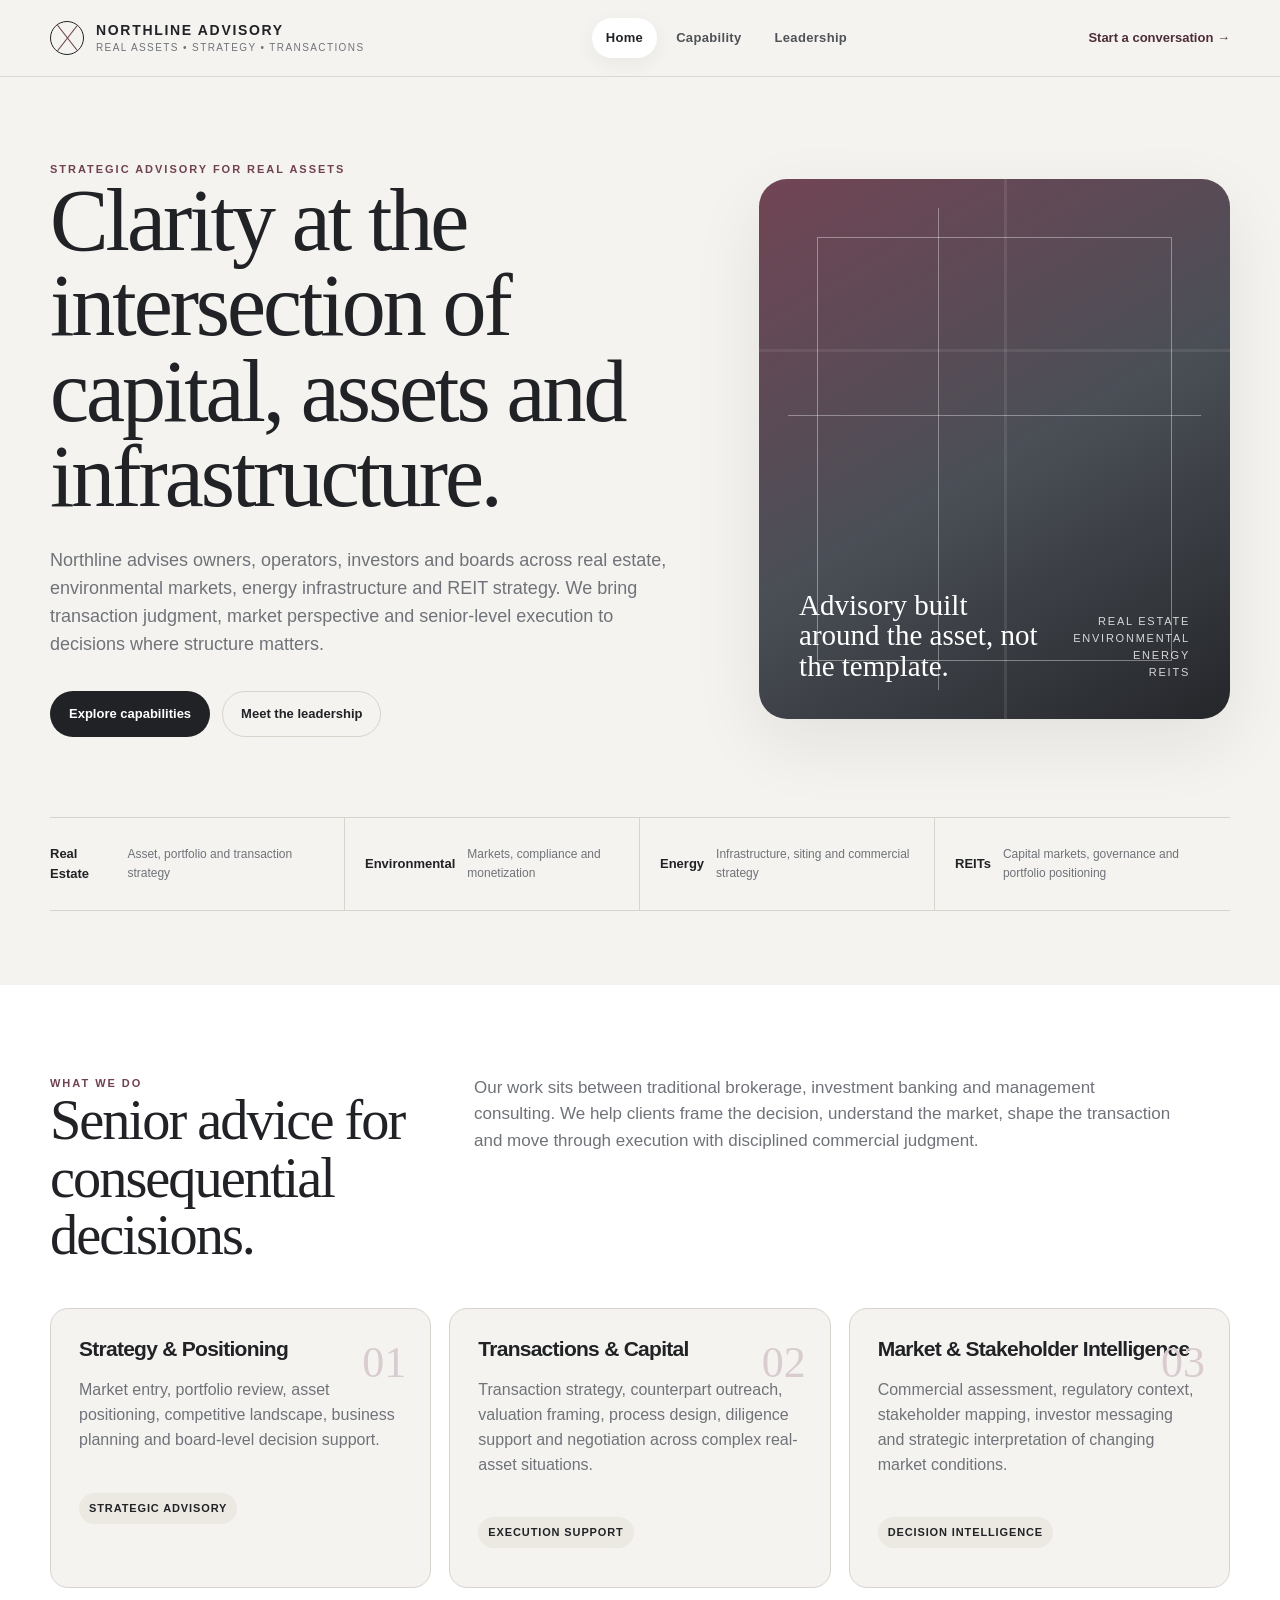
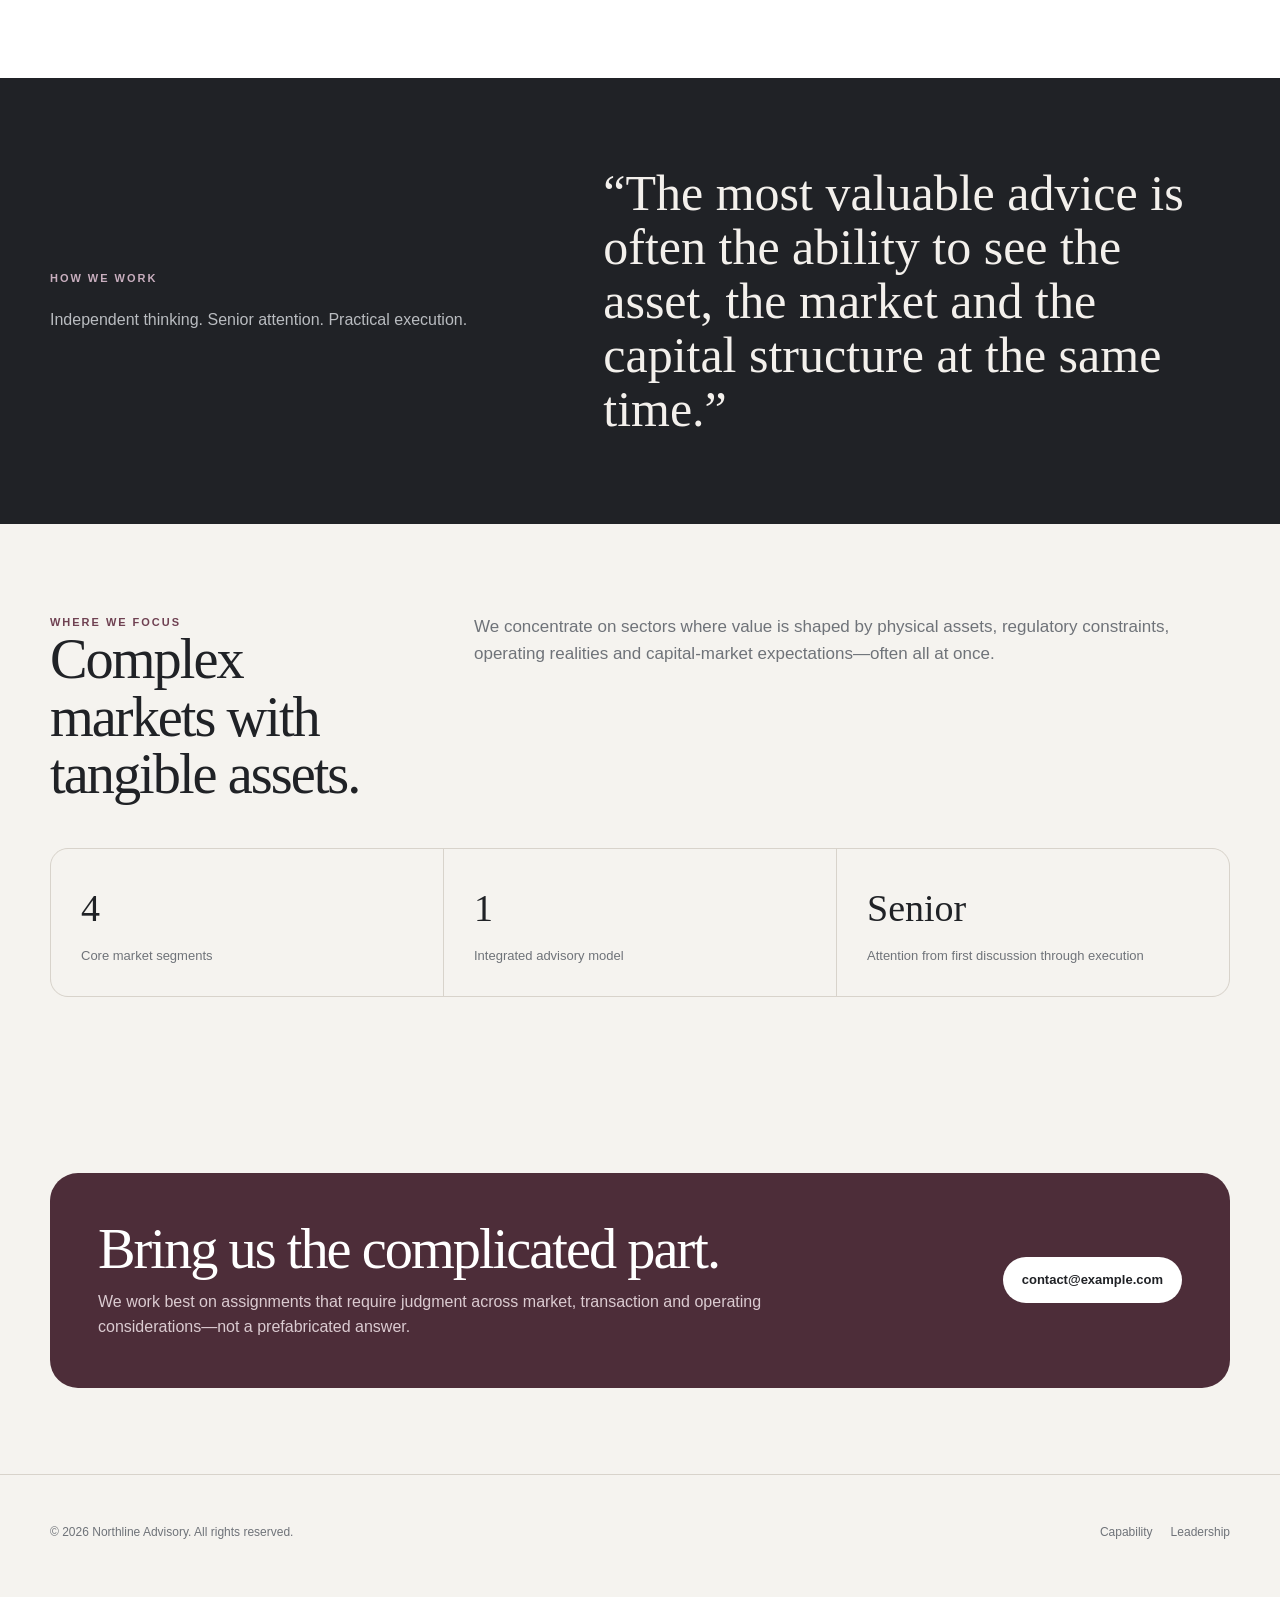
==== index.html @ dc425921 "Add files via upload" ====
<!doctype html>
<html lang="en">
<head>
  <meta charset="utf-8" />
  <meta name="viewport" content="width=device-width, initial-scale=1" />
  <meta name="description" content="Northline Advisory is a strategic advisory firm focused on real assets, environmental markets, energy infrastructure and REIT strategy." />
  <title>Northline Advisory | Real Assets & Infrastructure Strategy</title>
  <link rel="stylesheet" href="styles.css" />
</head>
<body>
  <header class="site-header">
    <div class="shell nav">
      <a class="brand" href="index.html" aria-label="Northline Advisory home">
        <span class="brand-mark" aria-hidden="true"></span>
        <span class="brand-text"><strong>Northline Advisory</strong><span>Real Assets • Strategy • Transactions</span></span>
      </a>
      <nav class="nav-links" aria-label="Primary navigation">
        <a href="index.html">Home</a>
        <a href="capability.html">Capability</a>
        <a href="leadership.html">Leadership</a>
      </nav>
      <a class="contact-link" href="mailto:contact@example.com">Start a conversation →</a>
      <button class="mobile-toggle" aria-label="Toggle menu">☰</button>
    </div>
  </header>

  <main>
    <section class="hero">
      <div class="shell hero-grid">
        <div class="hero-copy reveal">
          <div class="eyebrow">Strategic advisory for real assets</div>
          <h1>Clarity at the intersection of capital, assets and infrastructure.</h1>
          <p>Northline advises owners, operators, investors and boards across real estate, environmental markets, energy infrastructure and REIT strategy. We bring transaction judgment, market perspective and senior-level execution to decisions where structure matters.</p>
          <div class="hero-actions">
            <a class="btn primary" href="capability.html">Explore capabilities</a>
            <a class="btn secondary" href="leadership.html">Meet the leadership</a>
          </div>
        </div>
        <div class="hero-visual reveal" aria-label="Abstract architectural composition">
          <div class="structure"></div>
          <div class="caption"><strong>Advisory built around the asset, not the template.</strong><span>Real Estate<br>Environmental<br>Energy<br>REITs</span></div>
        </div>
      </div>
    </section>

    <section class="segment-strip">
      <div class="shell segment-row reveal">
        <div class="segment"><b>Real Estate</b><span>Asset, portfolio and transaction strategy</span></div>
        <div class="segment"><b>Environmental</b><span>Markets, compliance and monetization</span></div>
        <div class="segment"><b>Energy</b><span>Infrastructure, siting and commercial strategy</span></div>
        <div class="segment"><b>REITs</b><span>Capital markets, governance and portfolio positioning</span></div>
      </div>
    </section>

    <section class="section alt">
      <div class="shell">
        <div class="section-head reveal">
          <div><div class="eyebrow">What we do</div><h2>Senior advice for consequential decisions.</h2></div>
          <p>Our work sits between traditional brokerage, investment banking and management consulting. We help clients frame the decision, understand the market, shape the transaction and move through execution with disciplined commercial judgment.</p>
        </div>
        <div class="cards-3">
          <article class="card reveal"><span class="num">01</span><h3>Strategy & Positioning</h3><p>Market entry, portfolio review, asset positioning, competitive landscape, business planning and board-level decision support.</p><span class="tag">Strategic advisory</span></article>
          <article class="card reveal"><span class="num">02</span><h3>Transactions & Capital</h3><p>Transaction strategy, counterpart outreach, valuation framing, process design, diligence support and negotiation across complex real-asset situations.</p><span class="tag">Execution support</span></article>
          <article class="card reveal"><span class="num">03</span><h3>Market & Stakeholder Intelligence</h3><p>Commercial assessment, regulatory context, stakeholder mapping, investor messaging and strategic interpretation of changing market conditions.</p><span class="tag">Decision intelligence</span></article>
        </div>
      </div>
    </section>

    <section class="statement">
      <div class="shell statement-grid reveal">
        <div><div class="eyebrow">How we work</div><p>Independent thinking. Senior attention. Practical execution.</p></div>
        <blockquote>“The most valuable advice is often the ability to see the asset, the market and the capital structure at the same time.”</blockquote>
      </div>
    </section>

    <section class="section">
      <div class="shell">
        <div class="section-head reveal">
          <div><div class="eyebrow">Where we focus</div><h2>Complex markets with tangible assets.</h2></div>
          <p>We concentrate on sectors where value is shaped by physical assets, regulatory constraints, operating realities and capital-market expectations—often all at once.</p>
        </div>
        <div class="metrics reveal">
          <div class="metric"><strong>4</strong><span>Core market segments</span></div>
          <div class="metric"><strong>1</strong><span>Integrated advisory model</span></div>
          <div class="metric"><strong>Senior</strong><span>Attention from first discussion through execution</span></div>
        </div>
      </div>
    </section>

    <section class="cta">
      <div class="shell cta-box reveal">
        <div><h2>Bring us the complicated part.</h2><p>We work best on assignments that require judgment across market, transaction and operating considerations—not a prefabricated answer.</p></div>
        <a class="btn" href="mailto:contact@example.com">contact@example.com</a>
      </div>
    </section>
  </main>

  <footer><div class="shell footer-grid"><p>© <span id="year"></span> Northline Advisory. All rights reserved.</p><div class="footer-links"><a href="capability.html">Capability</a><a href="leadership.html">Leadership</a></div></div></footer>
  <script src="script.js"></script><script>document.getElementById('year').textContent=new Date().getFullYear();</script>
</body>
</html>
---- styles.css ----
:root {
  --ink: #202226;
  --muted: #6f7379;
  --paper: #f5f3ef;
  --paper-2: #ece9e3;
  --white: #ffffff;
  --line: #d8d3cb;
  --accent: #6f4152;
  --accent-dark: #4d2d39;
  --accent-soft: #d9ccd1;
  --slate: #58636e;
  --slate-soft: #dfe4e8;
  --shadow: 0 24px 70px rgba(25, 27, 30, 0.08);
  --radius: 18px;
  --max: 1180px;
}

* { box-sizing: border-box; }
html { scroll-behavior: smooth; }
body {
  margin: 0;
  font-family: Inter, ui-sans-serif, -apple-system, BlinkMacSystemFont, "Segoe UI", sans-serif;
  color: var(--ink);
  background: var(--paper);
  line-height: 1.55;
  -webkit-font-smoothing: antialiased;
}

a { color: inherit; text-decoration: none; }
img { max-width: 100%; display: block; }
button, input, textarea { font: inherit; }

.shell { width: min(calc(100% - 40px), var(--max)); margin: 0 auto; }

.site-header {
  position: sticky;
  top: 0;
  z-index: 50;
  backdrop-filter: blur(16px);
  background: color-mix(in srgb, var(--paper) 88%, transparent);
  border-bottom: 1px solid color-mix(in srgb, var(--line) 80%, transparent);
}

.nav {
  min-height: 76px;
  display: flex;
  align-items: center;
  justify-content: space-between;
  gap: 28px;
}

.brand {
  display: inline-flex;
  align-items: center;
  gap: 12px;
  min-width: 220px;
}

.brand-mark {
  width: 34px;
  height: 34px;
  border: 1px solid var(--ink);
  border-radius: 50%;
  display: grid;
  place-items: center;
  position: relative;
  overflow: hidden;
}
.brand-mark::before,
.brand-mark::after {
  content: "";
  position: absolute;
  width: 1px;
  height: 48px;
  background: var(--accent);
  transform: rotate(38deg);
}
.brand-mark::after { transform: rotate(-38deg); }
.brand-text { display: flex; flex-direction: column; line-height: 1.05; }
.brand-text strong { font-size: 14px; letter-spacing: .12em; text-transform: uppercase; }
.brand-text span { margin-top: 5px; font-size: 10px; letter-spacing: .14em; color: var(--muted); text-transform: uppercase; }

.nav-links { display: flex; align-items: center; gap: 5px; }
.nav-links a {
  padding: 10px 14px;
  border-radius: 999px;
  font-size: 13px;
  font-weight: 650;
  letter-spacing: .025em;
  color: #4f5358;
}
.nav-links a:hover, .nav-links a.active { background: var(--white); color: var(--ink); box-shadow: 0 5px 20px rgba(0,0,0,.055); }

.contact-link { font-size: 13px; font-weight: 700; color: var(--accent-dark); }
.mobile-toggle { display: none; border: 0; background: transparent; padding: 8px; cursor: pointer; }

.hero { padding: 84px 0 56px; }
.hero-grid { display: grid; grid-template-columns: 1.15fr .85fr; gap: 72px; align-items: center; }
.eyebrow { color: var(--accent); text-transform: uppercase; letter-spacing: .18em; font-weight: 800; font-size: 11px; }
h1, h2, h3 { margin: 0; letter-spacing: -.035em; }
h1 { font-family: Georgia, "Times New Roman", serif; font-size: clamp(48px, 7vw, 88px); line-height: .97; font-weight: 500; }
h2 { font-family: Georgia, "Times New Roman", serif; font-size: clamp(36px, 4.4vw, 58px); line-height: 1.02; font-weight: 500; }
h3 { font-size: 21px; line-height: 1.18; }
.hero-copy p { max-width: 680px; margin: 28px 0 0; color: var(--muted); font-size: 18px; }
.hero-actions { margin-top: 32px; display: flex; gap: 12px; flex-wrap: wrap; }
.btn { display: inline-flex; align-items: center; justify-content: center; min-height: 46px; padding: 0 18px; border-radius: 999px; font-size: 13px; font-weight: 750; border: 1px solid transparent; transition: .2s ease; }
.btn.primary { color: white; background: var(--ink); }
.btn.primary:hover { background: var(--accent-dark); transform: translateY(-1px); }
.btn.secondary { border-color: var(--line); background: transparent; }
.btn.secondary:hover { background: var(--white); }

.hero-visual {
  min-height: 540px;
  border-radius: 28px;
  position: relative;
  overflow: hidden;
  background:
    linear-gradient(150deg, rgba(111,65,82,.98) 0%, rgba(65,70,78,.95) 52%, rgba(32,34,38,.98) 100%);
  box-shadow: var(--shadow);
}
.hero-visual::before {
  content: "";
  position: absolute;
  inset: 0;
  background:
    linear-gradient(90deg, transparent 0 52%, rgba(255,255,255,.09) 52% 52.6%, transparent 52.6% 100%),
    linear-gradient(0deg, transparent 0 68%, rgba(255,255,255,.08) 68% 68.6%, transparent 68.6% 100%);
}
.hero-visual .structure { position: absolute; inset: 58px; border: 1px solid rgba(255,255,255,.38); }
.hero-visual .structure::before, .hero-visual .structure::after { content: ""; position: absolute; background: rgba(255,255,255,.36); }
.hero-visual .structure::before { width: 1px; top: -30px; bottom: -30px; left: 34%; }
.hero-visual .structure::after { height: 1px; left: -30px; right: -30px; top: 42%; }
.hero-visual .caption { position: absolute; left: 40px; right: 40px; bottom: 38px; display: flex; justify-content: space-between; gap: 20px; align-items: end; color: white; }
.hero-visual .caption strong { font-family: Georgia, serif; font-weight: 500; font-size: 29px; line-height: 1.05; max-width: 260px; }
.hero-visual .caption span { font-size: 11px; text-transform: uppercase; letter-spacing: .16em; opacity: .8; text-align: right; }

.segment-strip { padding: 24px 0 74px; }
.segment-row { display: grid; grid-template-columns: repeat(4, 1fr); border-top: 1px solid var(--line); border-bottom: 1px solid var(--line); }
.segment { min-height: 92px; display: flex; align-items: center; gap: 12px; padding: 0 20px; border-right: 1px solid var(--line); }
.segment:first-child { padding-left: 0; }
.segment:last-child { border-right: 0; }
.segment b { font-size: 13px; }
.segment span { color: var(--muted); font-size: 12px; }

.section { padding: 90px 0; }
.section.alt { background: var(--white); }
.section-head { display: grid; grid-template-columns: .65fr 1.35fr; gap: 60px; align-items: start; margin-bottom: 44px; }
.section-head p { margin: 0; color: var(--muted); font-size: 17px; max-width: 700px; }

.cards-3 { display: grid; grid-template-columns: repeat(3, 1fr); gap: 18px; }
.card { background: var(--paper); border: 1px solid var(--line); border-radius: var(--radius); padding: 28px; min-height: 280px; position: relative; overflow: hidden; }
.card.white { background: var(--white); }
.card .num { font-family: Georgia, serif; font-size: 44px; color: var(--accent-soft); position: absolute; top: 20px; right: 24px; }
.card p { color: var(--muted); margin: 16px 0 0; }
.card .tag { margin-top: 40px; display: inline-flex; padding: 7px 10px; border-radius: 999px; background: var(--paper-2); font-size: 11px; font-weight: 750; text-transform: uppercase; letter-spacing: .08em; }

.statement { padding: 88px 0; background: var(--ink); color: white; }
.statement-grid { display: grid; grid-template-columns: .85fr 1.15fr; gap: 90px; align-items: center; }
.statement .eyebrow { color: #c8aebe; }
.statement blockquote { margin: 0; font-family: Georgia, serif; font-size: clamp(30px, 4vw, 50px); line-height: 1.08; color: #f3f0ec; }
.statement p { color: #b9bcc0; margin: 20px 0 0; }

.metrics { display: grid; grid-template-columns: repeat(3, 1fr); gap: 1px; background: var(--line); border: 1px solid var(--line); border-radius: var(--radius); overflow: hidden; }
.metric { background: var(--paper); padding: 30px; }
.metric strong { display: block; font-family: Georgia, serif; font-weight: 500; font-size: 38px; }
.metric span { display: block; margin-top: 8px; color: var(--muted); font-size: 13px; }

.page-hero { padding: 78px 0 50px; }
.page-hero .lede { max-width: 780px; color: var(--muted); font-size: 19px; margin: 28px 0 0; }

.cap-list { border-top: 1px solid var(--line); }
.cap-item { display: grid; grid-template-columns: 110px .8fr 1.2fr; gap: 32px; padding: 34px 0; border-bottom: 1px solid var(--line); align-items: start; }
.cap-item .cap-num { font-family: Georgia, serif; font-size: 28px; color: var(--accent); }
.cap-item h3 { font-size: 24px; }
.cap-item p { margin: 0; color: var(--muted); }
.cap-item ul { margin: 18px 0 0; padding-left: 18px; color: var(--muted); }
.cap-item li { margin: 6px 0; }

.focus-grid { display: grid; grid-template-columns: repeat(2, 1fr); gap: 18px; }
.focus { min-height: 280px; padding: 34px; border-radius: var(--radius); background: var(--slate-soft); position: relative; overflow: hidden; }
.focus:nth-child(2) { background: var(--accent-soft); }
.focus:nth-child(3) { background: #e9e6e0; }
.focus:nth-child(4) { background: #d9dde1; }
.focus h3 { font-family: Georgia, serif; font-weight: 500; font-size: 30px; max-width: 300px; }
.focus p { max-width: 480px; color: #565b60; }
.focus .line { position: absolute; left: 34px; right: 34px; bottom: 30px; height: 1px; background: rgba(32,34,38,.18); }

.team-grid { display: grid; grid-template-columns: repeat(3, 1fr); gap: 18px; }
.person { border: 1px solid var(--line); border-radius: var(--radius); background: var(--white); overflow: hidden; }
.person-visual { aspect-ratio: 4/3; position: relative; background: linear-gradient(135deg, #dfd9d2, #b8bec4); }
.person-visual::before { content: ""; position: absolute; width: 44%; aspect-ratio: 1; border-radius: 50%; background: rgba(255,255,255,.55); left: 28%; top: 16%; }
.person-visual::after { content: ""; position: absolute; width: 64%; height: 42%; border-radius: 50% 50% 12% 12%; background: rgba(111,65,82,.45); left: 18%; bottom: 0; }
.person-info { padding: 24px; }
.person-info .role { font-size: 11px; letter-spacing: .12em; color: var(--accent); font-weight: 800; text-transform: uppercase; }
.person-info h3 { margin-top: 8px; font-size: 24px; }
.person-info p { color: var(--muted); font-size: 14px; }

.principles { display: grid; grid-template-columns: repeat(2, 1fr); gap: 18px; }
.principle { padding: 26px 0; border-top: 1px solid var(--line); }
.principle strong { display: block; font-size: 16px; }
.principle p { margin: 9px 0 0; color: var(--muted); }

.cta { padding: 86px 0; }
.cta-box { border-radius: 28px; background: var(--accent-dark); color: white; padding: 48px; display: grid; grid-template-columns: 1fr auto; gap: 30px; align-items: center; }
.cta-box p { color: #dbcbd1; margin: 12px 0 0; max-width: 700px; }
.cta-box .btn { background: white; color: var(--ink); }

footer { padding: 36px 0 44px; border-top: 1px solid var(--line); }
.footer-grid { display: flex; justify-content: space-between; gap: 20px; align-items: center; }
footer p, footer a { color: var(--muted); font-size: 12px; }
.footer-links { display: flex; gap: 18px; }

.reveal { opacity: 0; transform: translateY(14px); transition: opacity .6s ease, transform .6s ease; }
.reveal.visible { opacity: 1; transform: translateY(0); }

@media (max-width: 900px) {
  .contact-link { display: none; }
  .mobile-toggle { display: inline-flex; }
  .nav-links { position: absolute; top: 76px; left: 20px; right: 20px; display: none; flex-direction: column; align-items: stretch; padding: 12px; border-radius: 16px; background: var(--white); box-shadow: var(--shadow); }
  .nav-links.open { display: flex; }
  .hero { padding-top: 54px; }
  .hero-grid, .section-head, .statement-grid { grid-template-columns: 1fr; gap: 34px; }
  .hero-visual { min-height: 420px; }
  .segment-row { grid-template-columns: repeat(2, 1fr); }
  .segment:nth-child(2) { border-right: 0; }
  .segment:nth-child(-n+2) { border-bottom: 1px solid var(--line); }
  .cards-3, .team-grid { grid-template-columns: 1fr; }
  .cap-item { grid-template-columns: 70px 1fr; }
  .cap-item > div:last-child { grid-column: 2; }
  .focus-grid, .metrics { grid-template-columns: 1fr; }
  .cta-box { grid-template-columns: 1fr; }
}

@media (max-width: 560px) {
  .shell { width: min(calc(100% - 28px), var(--max)); }
  .brand-text span { display: none; }
  h1 { font-size: 50px; }
  .hero-visual { min-height: 360px; }
  .hero-visual .structure { inset: 38px; }
  .hero-visual .caption { left: 26px; right: 26px; bottom: 24px; }
  .segment-row { grid-template-columns: 1fr; }
  .segment { border-right: 0; border-bottom: 1px solid var(--line); padding-left: 0; }
  .segment:last-child { border-bottom: 0; }
  .cap-item { grid-template-columns: 1fr; gap: 10px; }
  .cap-item > div:last-child { grid-column: 1; }
  .cta-box { padding: 34px 26px; }
  .footer-grid { align-items: flex-start; flex-direction: column; }
}
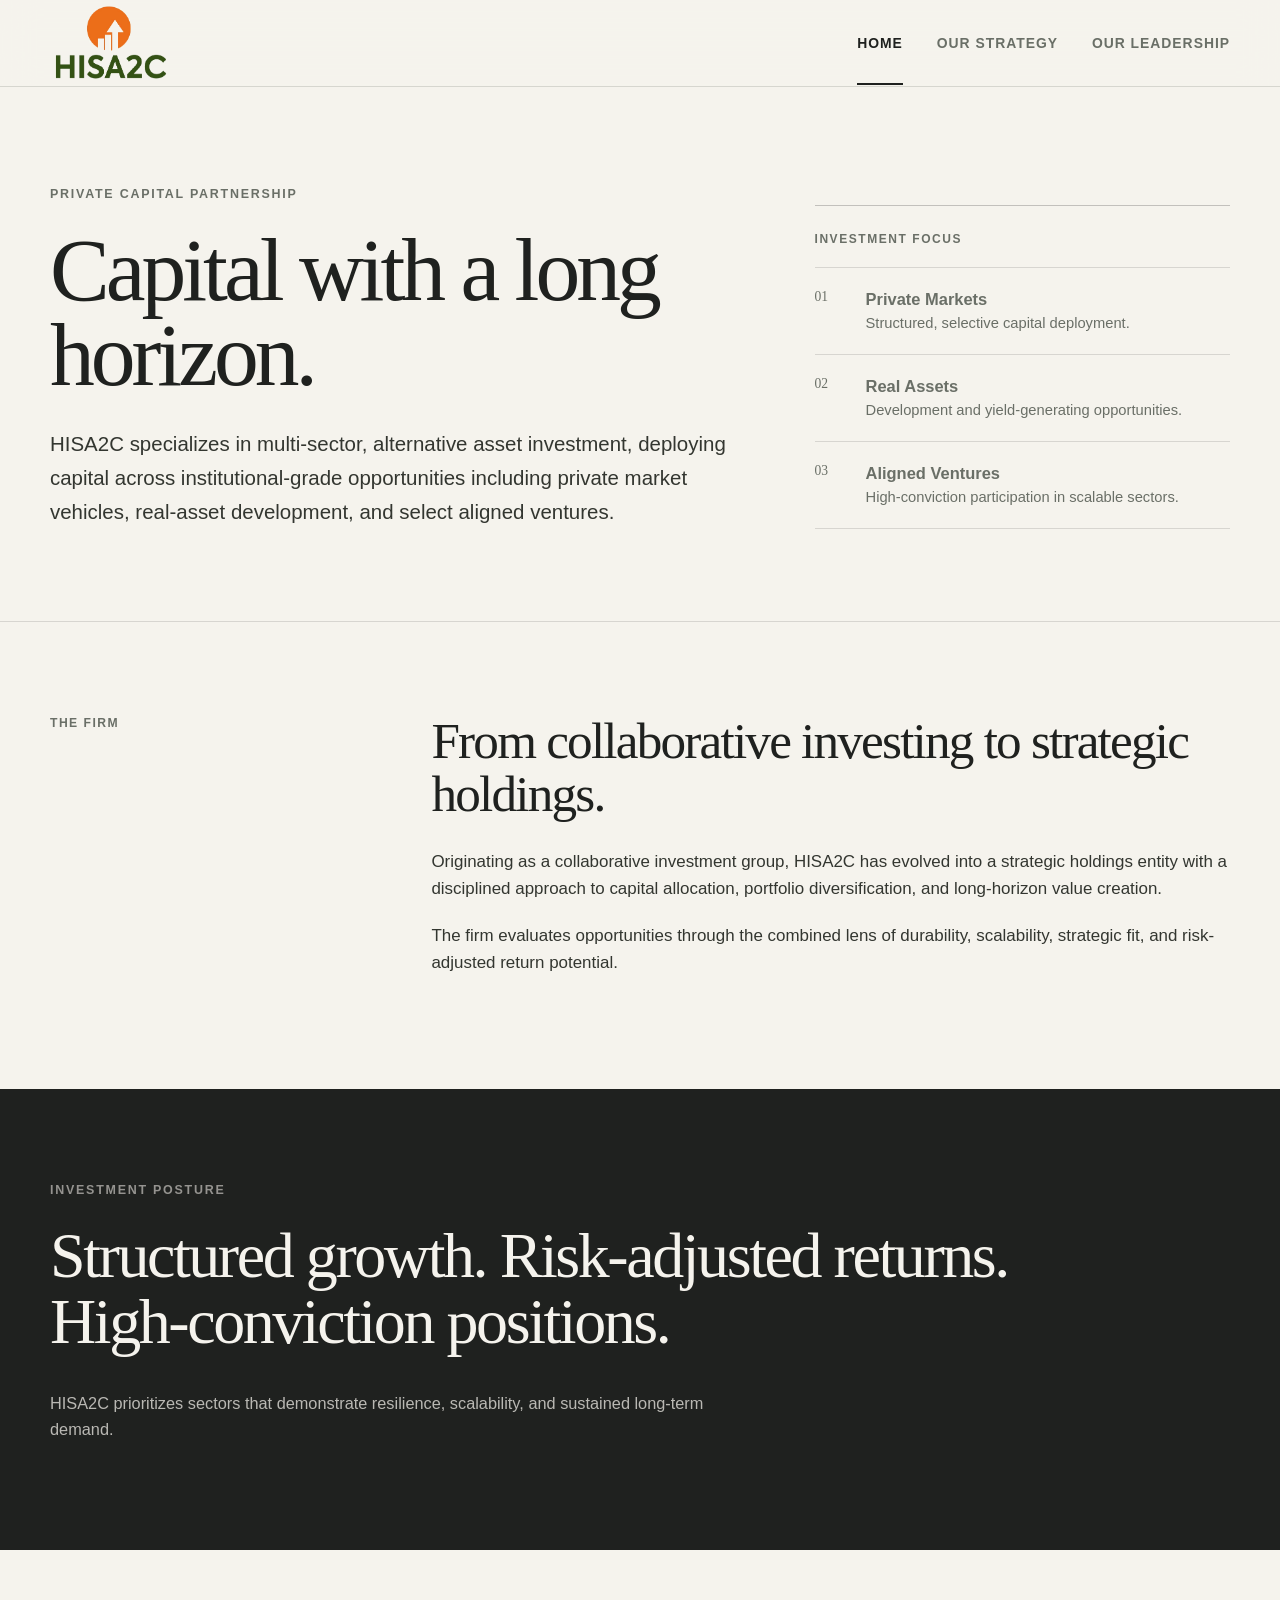
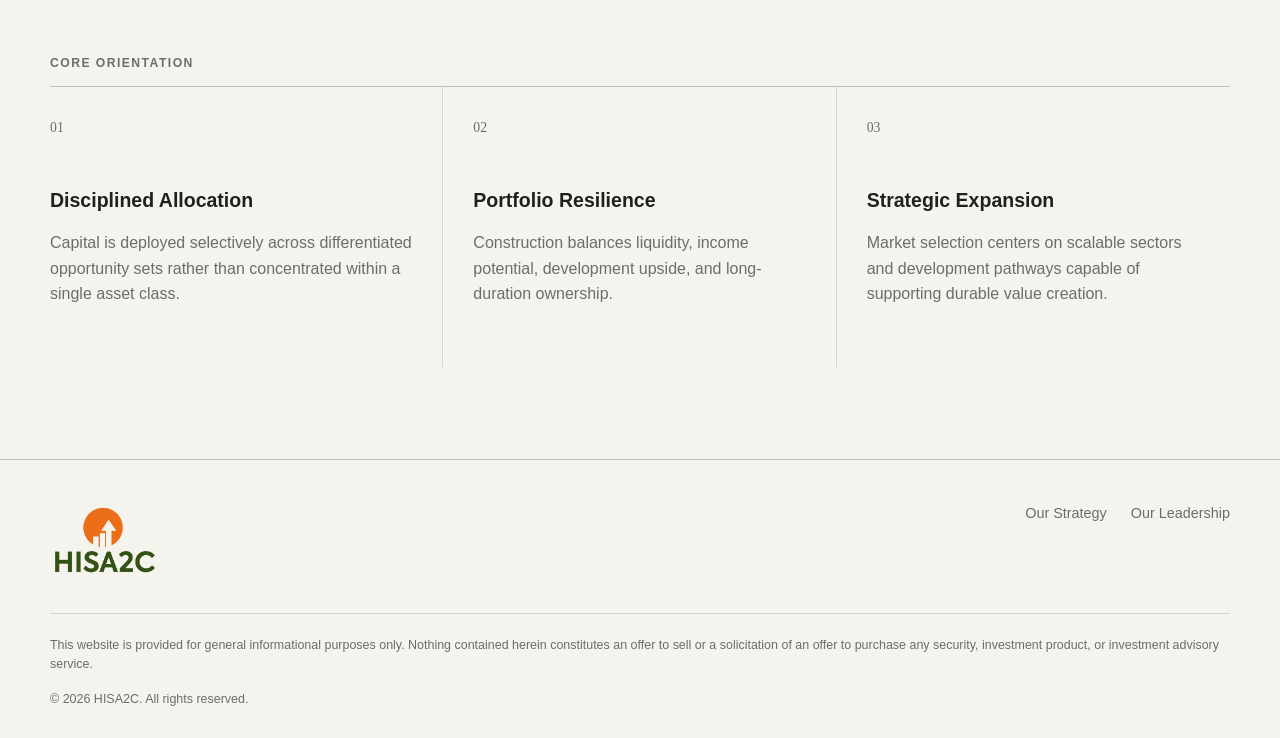
==== commit 837a872a: "Add files via upload" ====
--- a/index.html
+++ b/index.html
@@ -1,101 +1,89 @@
 <!doctype html>
 <html lang="en">
 <head>
-  <meta charset="utf-8" />
-  <meta name="viewport" content="width=device-width, initial-scale=1" />
-  <meta name="description" content="Northline Advisory is a strategic advisory firm focused on real assets, environmental markets, energy infrastructure and REIT strategy." />
-  <title>Northline Advisory | Real Assets & Infrastructure Strategy</title>
-  <link rel="stylesheet" href="styles.css" />
+  <meta charset="utf-8">
+  <meta name="viewport" content="width=device-width, initial-scale=1">
+  <title>HISA2C | Private Capital Partnership</title>
+  <meta name="description" content="HISA2C is a private capital partnership specializing in multi-sector, alternative asset investment across private markets, real assets, and aligned ventures.">
+  <meta name="theme-color" content="#f5f3ed">
+  <link rel="icon" href="assets/hisa2c-logo.png">
+  <link rel="stylesheet" href="assets/styles.css">
 </head>
 <body>
   <header class="site-header">
-    <div class="shell nav">
-      <a class="brand" href="index.html" aria-label="Northline Advisory home">
-        <span class="brand-mark" aria-hidden="true"></span>
-        <span class="brand-text"><strong>Northline Advisory</strong><span>Real Assets • Strategy • Transactions</span></span>
-      </a>
-      <nav class="nav-links" aria-label="Primary navigation">
-        <a href="index.html">Home</a>
-        <a href="capability.html">Capability</a>
-        <a href="leadership.html">Leadership</a>
+    <div class="shell header-inner">
+      <a class="brand" href="index.html" aria-label="HISA2C home"><img src="assets/hisa2c-logo.png" alt="HISA2C"></a>
+      <button class="menu-toggle" aria-label="Open navigation" aria-expanded="false"><span></span><span></span><span></span></button>
+      <nav class="nav" aria-label="Primary navigation">
+        <a class="active" href="index.html">Home</a>
+        <a href="strategy.html">Our Strategy</a>
+        <a href="leadership.html">Our Leadership</a>
       </nav>
-      <a class="contact-link" href="mailto:contact@example.com">Start a conversation →</a>
-      <button class="mobile-toggle" aria-label="Toggle menu">☰</button>
     </div>
   </header>
 
   <main>
     <section class="hero">
       <div class="shell hero-grid">
-        <div class="hero-copy reveal">
-          <div class="eyebrow">Strategic advisory for real assets</div>
-          <h1>Clarity at the intersection of capital, assets and infrastructure.</h1>
-          <p>Northline advises owners, operators, investors and boards across real estate, environmental markets, energy infrastructure and REIT strategy. We bring transaction judgment, market perspective and senior-level execution to decisions where structure matters.</p>
-          <div class="hero-actions">
-            <a class="btn primary" href="capability.html">Explore capabilities</a>
-            <a class="btn secondary" href="leadership.html">Meet the leadership</a>
+        <div class="reveal">
+          <p class="eyebrow">Private Capital Partnership</p>
+          <h1>Capital with a long horizon.</h1>
+          <p class="hero-copy">HISA2C specializes in multi-sector, alternative asset investment, deploying capital across institutional-grade opportunities including private market vehicles, real-asset development, and select aligned ventures.</p>
+        </div>
+        <aside class="hero-side reveal" aria-label="Investment focus">
+          <div class="hero-side-label">Investment Focus</div>
+          <div class="asset-list">
+            <div class="asset-row"><span class="asset-num">01</span><span><strong>Private Markets</strong><span>Structured, selective capital deployment.</span></span></div>
+            <div class="asset-row"><span class="asset-num">02</span><span><strong>Real Assets</strong><span>Development and yield-generating opportunities.</span></span></div>
+            <div class="asset-row"><span class="asset-num">03</span><span><strong>Aligned Ventures</strong><span>High-conviction participation in scalable sectors.</span></span></div>
           </div>
-        </div>
-        <div class="hero-visual reveal" aria-label="Abstract architectural composition">
-          <div class="structure"></div>
-          <div class="caption"><strong>Advisory built around the asset, not the template.</strong><span>Real Estate<br>Environmental<br>Energy<br>REITs</span></div>
-        </div>
+        </aside>
       </div>
     </section>
 
-    <section class="segment-strip">
-      <div class="shell segment-row reveal">
-        <div class="segment"><b>Real Estate</b><span>Asset, portfolio and transaction strategy</span></div>
-        <div class="segment"><b>Environmental</b><span>Markets, compliance and monetization</span></div>
-        <div class="segment"><b>Energy</b><span>Infrastructure, siting and commercial strategy</span></div>
-        <div class="segment"><b>REITs</b><span>Capital markets, governance and portfolio positioning</span></div>
-      </div>
-    </section>
-
-    <section class="section alt">
-      <div class="shell">
-        <div class="section-head reveal">
-          <div><div class="eyebrow">What we do</div><h2>Senior advice for consequential decisions.</h2></div>
-          <p>Our work sits between traditional brokerage, investment banking and management consulting. We help clients frame the decision, understand the market, shape the transaction and move through execution with disciplined commercial judgment.</p>
-        </div>
-        <div class="cards-3">
-          <article class="card reveal"><span class="num">01</span><h3>Strategy & Positioning</h3><p>Market entry, portfolio review, asset positioning, competitive landscape, business planning and board-level decision support.</p><span class="tag">Strategic advisory</span></article>
-          <article class="card reveal"><span class="num">02</span><h3>Transactions & Capital</h3><p>Transaction strategy, counterpart outreach, valuation framing, process design, diligence support and negotiation across complex real-asset situations.</p><span class="tag">Execution support</span></article>
-          <article class="card reveal"><span class="num">03</span><h3>Market & Stakeholder Intelligence</h3><p>Commercial assessment, regulatory context, stakeholder mapping, investor messaging and strategic interpretation of changing market conditions.</p><span class="tag">Decision intelligence</span></article>
+    <section class="section">
+      <div class="shell section-grid reveal">
+        <div class="section-kicker">The Firm</div>
+        <div>
+          <h2>From collaborative investing to strategic holdings.</h2>
+          <div class="section-copy">
+            <p>Originating as a collaborative investment group, HISA2C has evolved into a strategic holdings entity with a disciplined approach to capital allocation, portfolio diversification, and long-horizon value creation.</p>
+            <p>The firm evaluates opportunities through the combined lens of durability, scalability, strategic fit, and risk-adjusted return potential.</p>
+          </div>
         </div>
       </div>
     </section>
 
     <section class="statement">
-      <div class="shell statement-grid reveal">
-        <div><div class="eyebrow">How we work</div><p>Independent thinking. Senior attention. Practical execution.</p></div>
-        <blockquote>“The most valuable advice is often the ability to see the asset, the market and the capital structure at the same time.”</blockquote>
+      <div class="shell reveal">
+        <p class="eyebrow">Investment Posture</p>
+        <h2>Structured growth. Risk-adjusted returns. High-conviction positions.</h2>
+        <p class="statement-note">HISA2C prioritizes sectors that demonstrate resilience, scalability, and sustained long-term demand.</p>
       </div>
     </section>
 
     <section class="section">
       <div class="shell">
-        <div class="section-head reveal">
-          <div><div class="eyebrow">Where we focus</div><h2>Complex markets with tangible assets.</h2></div>
-          <p>We concentrate on sectors where value is shaped by physical assets, regulatory constraints, operating realities and capital-market expectations—often all at once.</p>
+        <p class="section-kicker reveal">Core Orientation</p>
+        <div class="focus-grid reveal">
+          <article class="focus-card"><div class="focus-index">01</div><h3>Disciplined Allocation</h3><p>Capital is deployed selectively across differentiated opportunity sets rather than concentrated within a single asset class.</p></article>
+          <article class="focus-card"><div class="focus-index">02</div><h3>Portfolio Resilience</h3><p>Construction balances liquidity, income potential, development upside, and long-duration ownership.</p></article>
+          <article class="focus-card"><div class="focus-index">03</div><h3>Strategic Expansion</h3><p>Market selection centers on scalable sectors and development pathways capable of supporting durable value creation.</p></article>
         </div>
-        <div class="metrics reveal">
-          <div class="metric"><strong>4</strong><span>Core market segments</span></div>
-          <div class="metric"><strong>1</strong><span>Integrated advisory model</span></div>
-          <div class="metric"><strong>Senior</strong><span>Attention from first discussion through execution</span></div>
-        </div>
-      </div>
-    </section>
-
-    <section class="cta">
-      <div class="shell cta-box reveal">
-        <div><h2>Bring us the complicated part.</h2><p>We work best on assignments that require judgment across market, transaction and operating considerations—not a prefabricated answer.</p></div>
-        <a class="btn" href="mailto:contact@example.com">contact@example.com</a>
       </div>
     </section>
   </main>
 
-  <footer><div class="shell footer-grid"><p>© <span id="year"></span> Northline Advisory. All rights reserved.</p><div class="footer-links"><a href="capability.html">Capability</a><a href="leadership.html">Leadership</a></div></div></footer>
-  <script src="script.js"></script><script>document.getElementById('year').textContent=new Date().getFullYear();</script>
+  <footer class="site-footer">
+    <div class="shell">
+      <div class="footer-top">
+        <a class="footer-brand" href="index.html"><img src="assets/hisa2c-logo.png" alt="HISA2C"></a>
+        <div class="footer-nav"><a href="strategy.html">Our Strategy</a><a href="leadership.html">Our Leadership</a></div>
+      </div>
+      <div class="disclaimer">This website is provided for general informational purposes only. Nothing contained herein constitutes an offer to sell or a solicitation of an offer to purchase any security, investment product, or investment advisory service.</div>
+      <div class="copyright">© <span data-year></span> HISA2C. All rights reserved.</div>
+    </div>
+  </footer>
+  <script src="assets/site.js"></script>
 </body>
 </html>
--- a/assets/styles.css
+++ b/assets/styles.css
@@ -0,0 +1,491 @@
+:root {
+  --ink: #1f211f;
+  --ink-2: #333630;
+  --muted: #6a6f67;
+  --paper: #f5f3ed;
+  --paper-2: #ebe8df;
+  --white: #ffffff;
+  --line: rgba(31, 33, 31, 0.14);
+  --line-strong: rgba(31, 33, 31, 0.24);
+  --brand-green: #345214;
+  --brand-orange: #ec6e19;
+  --max: 1180px;
+  --shadow: 0 24px 70px rgba(25, 27, 24, 0.08);
+}
+
+* { box-sizing: border-box; }
+html { scroll-behavior: smooth; }
+body {
+  margin: 0;
+  color: var(--ink);
+  background: var(--paper);
+  font-family: Inter, ui-sans-serif, -apple-system, BlinkMacSystemFont, "Segoe UI", Helvetica, Arial, sans-serif;
+  font-size: 16px;
+  line-height: 1.6;
+  -webkit-font-smoothing: antialiased;
+}
+img { max-width: 100%; display: block; }
+a { color: inherit; text-decoration: none; }
+button, input { font: inherit; }
+
+.shell {
+  width: min(calc(100% - 48px), var(--max));
+  margin: 0 auto;
+}
+
+.site-header {
+  position: sticky;
+  top: 0;
+  z-index: 50;
+  background: rgba(245, 243, 237, 0.92);
+  backdrop-filter: blur(18px);
+  border-bottom: 1px solid var(--line);
+}
+.header-inner {
+  min-height: 86px;
+  display: flex;
+  align-items: center;
+  justify-content: space-between;
+  gap: 28px;
+}
+.brand {
+  display: inline-flex;
+  align-items: center;
+  gap: 12px;
+  flex: 0 0 auto;
+}
+.brand img {
+  width: 122px;
+  height: auto;
+}
+.nav {
+  display: flex;
+  align-items: center;
+  gap: 34px;
+}
+.nav a {
+  position: relative;
+  color: var(--muted);
+  font-size: 0.87rem;
+  font-weight: 650;
+  letter-spacing: 0.07em;
+  text-transform: uppercase;
+  transition: color .2s ease;
+}
+.nav a:hover, .nav a.active { color: var(--ink); }
+.nav a.active::after {
+  content: "";
+  position: absolute;
+  left: 0;
+  right: 0;
+  bottom: -31px;
+  height: 2px;
+  background: var(--ink);
+}
+.menu-toggle {
+  display: none;
+  border: 0;
+  background: transparent;
+  width: 44px;
+  height: 44px;
+  padding: 9px;
+  cursor: pointer;
+}
+.menu-toggle span {
+  display: block;
+  height: 2px;
+  margin: 6px 0;
+  background: var(--ink);
+  transition: transform .2s ease, opacity .2s ease;
+}
+
+.hero {
+  padding: 98px 0 92px;
+  border-bottom: 1px solid var(--line);
+}
+.hero-grid {
+  display: grid;
+  grid-template-columns: minmax(0, 1.25fr) minmax(360px, .75fr);
+  gap: 72px;
+  align-items: end;
+}
+.eyebrow {
+  margin: 0 0 22px;
+  font-size: 0.78rem;
+  font-weight: 750;
+  letter-spacing: 0.14em;
+  text-transform: uppercase;
+  color: var(--muted);
+}
+.hero h1, .page-hero h1 {
+  margin: 0;
+  max-width: 900px;
+  font-family: Georgia, "Times New Roman", serif;
+  font-size: clamp(3.35rem, 7vw, 6.45rem);
+  line-height: 0.95;
+  letter-spacing: -0.045em;
+  font-weight: 500;
+}
+.hero-copy {
+  margin: 30px 0 0;
+  max-width: 760px;
+  color: var(--ink-2);
+  font-size: clamp(1.08rem, 1.6vw, 1.32rem);
+  line-height: 1.65;
+}
+.hero-side {
+  border-top: 1px solid var(--line-strong);
+  padding-top: 24px;
+}
+.hero-side-label {
+  font-size: .75rem;
+  font-weight: 750;
+  letter-spacing: .13em;
+  text-transform: uppercase;
+  color: var(--muted);
+  margin-bottom: 18px;
+}
+.asset-list {
+  display: grid;
+  gap: 0;
+}
+.asset-row {
+  display: grid;
+  grid-template-columns: 38px 1fr;
+  gap: 13px;
+  padding: 18px 0;
+  border-bottom: 1px solid var(--line);
+  align-items: start;
+}
+.asset-row:first-child { border-top: 1px solid var(--line); }
+.asset-num {
+  font-family: Georgia, serif;
+  font-size: .85rem;
+  color: var(--muted);
+}
+.asset-row strong {
+  display: block;
+  font-size: 1.03rem;
+  font-weight: 650;
+}
+.asset-row span:last-child {
+  color: var(--muted);
+  font-size: .92rem;
+}
+
+.section {
+  padding: 92px 0;
+}
+.section + .section { border-top: 1px solid var(--line); }
+.section-grid {
+  display: grid;
+  grid-template-columns: minmax(220px, .38fr) minmax(0, 1fr);
+  gap: 78px;
+}
+.section-kicker {
+  color: var(--muted);
+  text-transform: uppercase;
+  letter-spacing: .12em;
+  font-size: .76rem;
+  font-weight: 750;
+}
+.section h2 {
+  margin: 0 0 28px;
+  max-width: 880px;
+  font-family: Georgia, "Times New Roman", serif;
+  font-size: clamp(2.25rem, 4vw, 4rem);
+  font-weight: 500;
+  line-height: 1.04;
+  letter-spacing: -.035em;
+}
+.section-copy {
+  max-width: 860px;
+  color: var(--ink-2);
+  font-size: 1.06rem;
+}
+.section-copy p { margin: 0 0 20px; }
+
+.statement {
+  background: var(--ink);
+  color: var(--paper);
+  padding: 92px 0;
+}
+.statement .eyebrow { color: rgba(245,243,237,.55); }
+.statement h2 {
+  margin: 0;
+  max-width: 980px;
+  font-family: Georgia, "Times New Roman", serif;
+  font-weight: 500;
+  font-size: clamp(2.5rem, 5vw, 5rem);
+  line-height: 1.04;
+  letter-spacing: -.038em;
+}
+.statement-note {
+  margin-top: 34px;
+  max-width: 700px;
+  color: rgba(245,243,237,.72);
+  font-size: 1.02rem;
+}
+
+.focus-grid {
+  display: grid;
+  grid-template-columns: repeat(3, 1fr);
+  border-top: 1px solid var(--line-strong);
+}
+.focus-card {
+  min-height: 280px;
+  padding: 30px 30px 34px 0;
+  border-right: 1px solid var(--line);
+}
+.focus-card:not(:first-child) { padding-left: 30px; }
+.focus-card:last-child { border-right: 0; }
+.focus-index {
+  color: var(--muted);
+  font-family: Georgia, serif;
+  font-size: .86rem;
+  margin-bottom: 46px;
+}
+.focus-card h3 {
+  margin: 0 0 14px;
+  font-size: 1.22rem;
+  font-weight: 650;
+}
+.focus-card p {
+  margin: 0;
+  color: var(--muted);
+}
+
+.page-hero {
+  padding: 86px 0 76px;
+  border-bottom: 1px solid var(--line);
+}
+.page-hero h1 { font-size: clamp(3.35rem, 6.2vw, 5.8rem); }
+.page-hero p {
+  max-width: 760px;
+  margin: 24px 0 0;
+  color: var(--ink-2);
+  font-size: 1.18rem;
+}
+
+.strategy-list {
+  border-top: 1px solid var(--line-strong);
+}
+.strategy-item {
+  display: grid;
+  grid-template-columns: 70px minmax(260px, .48fr) minmax(0, 1fr);
+  gap: 32px;
+  padding: 36px 0 40px;
+  border-bottom: 1px solid var(--line);
+}
+.strategy-item .num {
+  color: var(--muted);
+  font-family: Georgia, serif;
+  font-size: .9rem;
+}
+.strategy-item h2 {
+  margin: 0;
+  font-family: inherit;
+  font-size: 1.36rem;
+  letter-spacing: -.015em;
+  line-height: 1.28;
+  font-weight: 650;
+}
+.strategy-item p {
+  margin: 0;
+  color: var(--muted);
+  max-width: 700px;
+}
+
+.principles {
+  display: grid;
+  grid-template-columns: repeat(3, 1fr);
+  gap: 18px;
+  margin-top: 42px;
+}
+.principle {
+  min-height: 200px;
+  border: 1px solid var(--line);
+  background: rgba(255,255,255,.25);
+  padding: 26px;
+}
+.principle strong {
+  display: block;
+  margin-bottom: 16px;
+  font-size: 1rem;
+}
+.principle span { color: var(--muted); }
+
+.leadership-list {
+  border-top: 1px solid var(--line-strong);
+}
+.leader {
+  display: grid;
+  grid-template-columns: 210px minmax(260px, .65fr) minmax(0, 1fr);
+  gap: 42px;
+  padding: 42px 0;
+  border-bottom: 1px solid var(--line);
+  align-items: start;
+}
+.photo-placeholder {
+  aspect-ratio: 4 / 5;
+  width: 100%;
+  background:
+    linear-gradient(145deg, rgba(31,33,31,.04), rgba(31,33,31,.1)),
+    var(--paper-2);
+  border: 1px solid var(--line);
+  display: grid;
+  place-items: center;
+  color: rgba(31,33,31,.34);
+  font-family: Georgia, serif;
+  font-size: 2.15rem;
+  letter-spacing: -.03em;
+}
+.leader-role {
+  margin: 4px 0 8px;
+  color: var(--muted);
+  text-transform: uppercase;
+  letter-spacing: .1em;
+  font-size: .73rem;
+  font-weight: 750;
+}
+.leader h2 {
+  margin: 0;
+  font-family: Georgia, "Times New Roman", serif;
+  font-size: clamp(1.9rem, 3vw, 3rem);
+  font-weight: 500;
+  line-height: 1.03;
+  letter-spacing: -.03em;
+}
+.credentials {
+  display: block;
+  margin-top: 8px;
+  font-family: inherit;
+  font-size: .88rem;
+  color: var(--muted);
+  letter-spacing: 0;
+}
+.leader p {
+  margin: 4px 0 0;
+  color: var(--ink-2);
+  font-size: 1.03rem;
+}
+
+.brand-panel {
+  margin-top: 50px;
+  border: 1px solid var(--line);
+  background: var(--white);
+  min-height: 260px;
+  display: flex;
+  align-items: center;
+  justify-content: center;
+  padding: 36px;
+  box-shadow: var(--shadow);
+}
+.brand-panel img { width: min(430px, 78%); }
+
+.site-footer {
+  border-top: 1px solid var(--line-strong);
+  padding: 42px 0 28px;
+}
+.footer-top {
+  display: flex;
+  justify-content: space-between;
+  gap: 36px;
+  align-items: flex-start;
+}
+.footer-brand img { width: 110px; }
+.footer-nav {
+  display: flex;
+  gap: 24px;
+  flex-wrap: wrap;
+  color: var(--muted);
+  font-size: .9rem;
+}
+.footer-nav a:hover { color: var(--ink); }
+.disclaimer {
+  margin-top: 34px;
+  padding-top: 22px;
+  border-top: 1px solid var(--line);
+  color: var(--muted);
+  font-size: .78rem;
+  line-height: 1.55;
+}
+.copyright {
+  margin-top: 15px;
+  color: var(--muted);
+  font-size: .78rem;
+}
+
+.reveal {
+  opacity: 0;
+  transform: translateY(12px);
+  transition: opacity .65s ease, transform .65s ease;
+}
+.reveal.visible { opacity: 1; transform: none; }
+
+@media (prefers-reduced-motion: reduce) {
+  *, *::before, *::after { scroll-behavior: auto !important; transition: none !important; }
+  .reveal { opacity: 1; transform: none; }
+}
+
+@media (max-width: 900px) {
+  .shell { width: min(calc(100% - 36px), var(--max)); }
+  .header-inner { min-height: 76px; }
+  .brand img { width: 104px; }
+  .menu-toggle { display: block; }
+  .nav {
+    position: absolute;
+    left: 0;
+    right: 0;
+    top: 76px;
+    display: none;
+    padding: 16px 18px 24px;
+    background: var(--paper);
+    border-bottom: 1px solid var(--line);
+    flex-direction: column;
+    align-items: stretch;
+    gap: 0;
+  }
+  .nav.open { display: flex; }
+  .nav a { padding: 14px 0; border-bottom: 1px solid var(--line); }
+  .nav a.active::after { display: none; }
+  .hero { padding: 66px 0 64px; }
+  .hero-grid { grid-template-columns: 1fr; gap: 46px; }
+  .section { padding: 70px 0; }
+  .section-grid { grid-template-columns: 1fr; gap: 20px; }
+  .focus-grid { grid-template-columns: 1fr; }
+  .focus-card, .focus-card:not(:first-child) {
+    min-height: auto;
+    padding: 28px 0;
+    border-right: 0;
+    border-bottom: 1px solid var(--line);
+  }
+  .focus-card:last-child { border-bottom: 0; }
+  .focus-index { margin-bottom: 24px; }
+  .strategy-item {
+    grid-template-columns: 42px 1fr;
+    gap: 14px 20px;
+  }
+  .strategy-item p { grid-column: 2; }
+  .principles { grid-template-columns: 1fr; }
+  .leader {
+    grid-template-columns: 150px 1fr;
+    gap: 28px;
+  }
+  .leader p { grid-column: 2; }
+}
+
+@media (max-width: 620px) {
+  .shell { width: min(calc(100% - 28px), var(--max)); }
+  .hero h1, .page-hero h1 { font-size: clamp(3rem, 16vw, 4.5rem); }
+  .page-hero { padding: 58px 0 54px; }
+  .section, .statement { padding: 58px 0; }
+  .strategy-item { grid-template-columns: 1fr; padding: 28px 0; }
+  .strategy-item p { grid-column: auto; }
+  .strategy-item .num { margin-bottom: -4px; }
+  .leader { grid-template-columns: 1fr; }
+  .photo-placeholder { width: 132px; }
+  .leader p { grid-column: auto; }
+  .footer-top { flex-direction: column; }
+  .brand-panel { min-height: 210px; padding: 26px; }
+}
